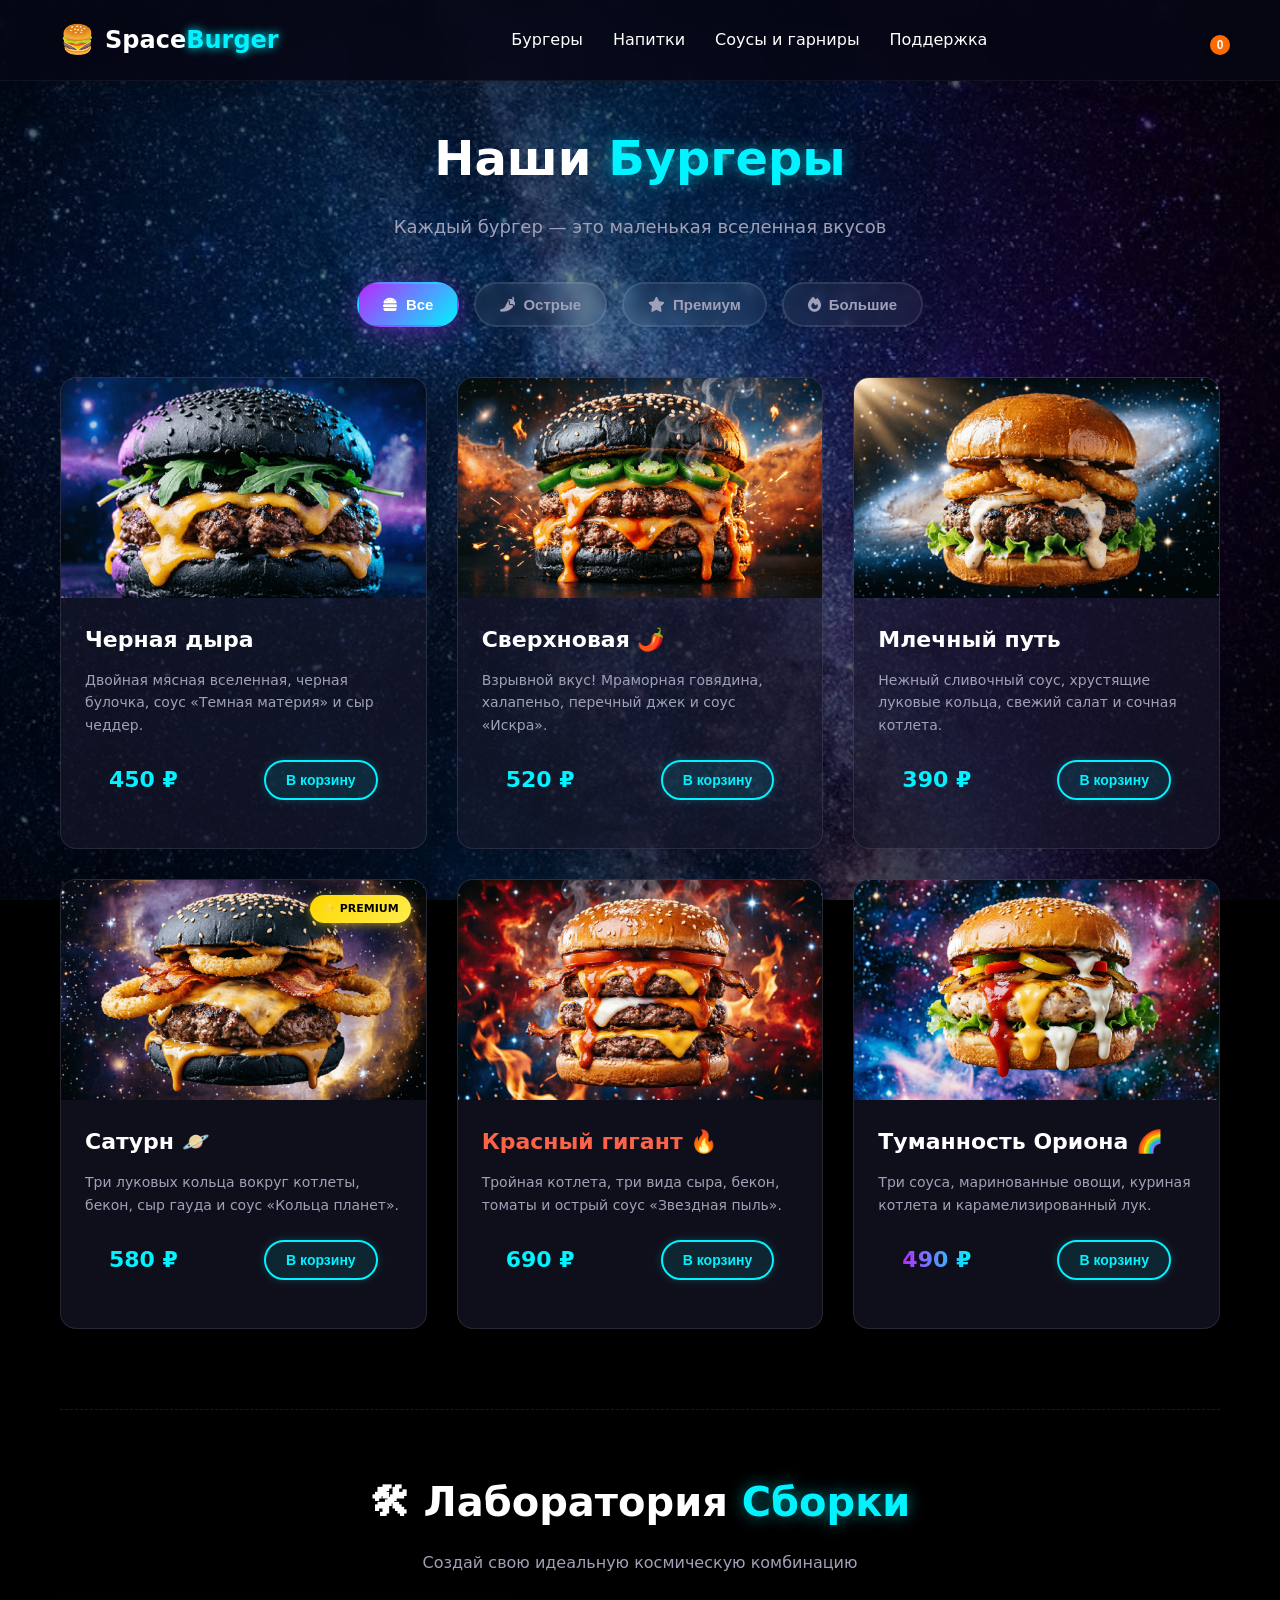
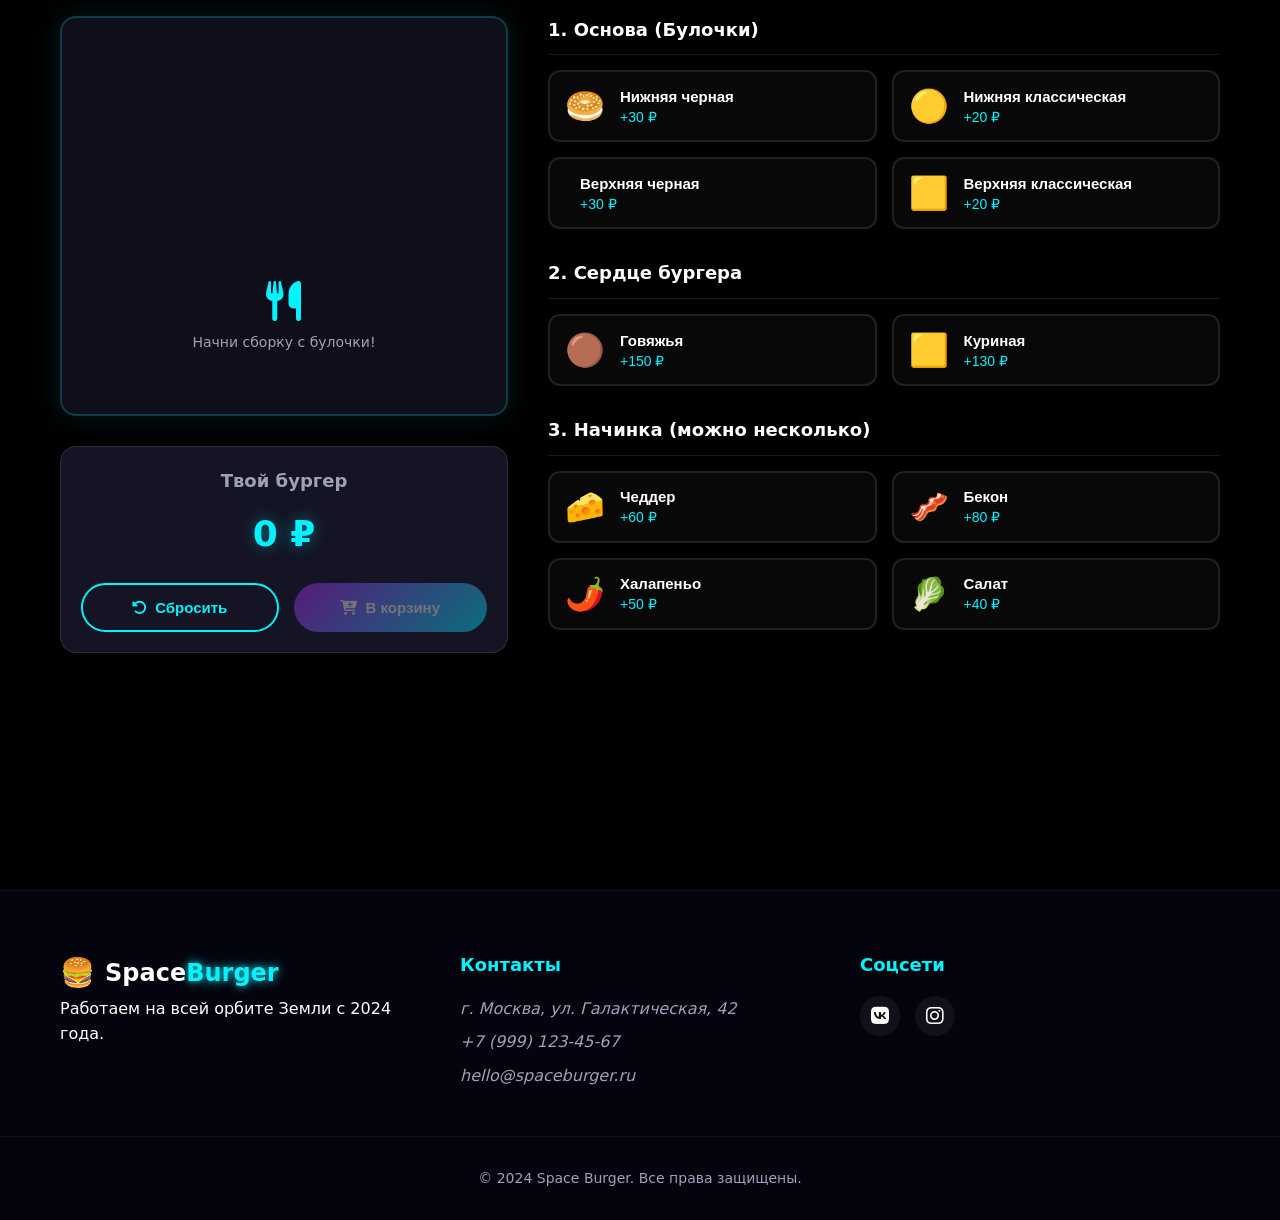
==== burgers.html @ e95f9a9c "Координально переделан index.html, добавлены страницы burgers , drinks , sauces and support , так же" ====
<!doctype html>
<html lang="ru">
  <head>
    <meta charset="UTF-8" />
    <meta name="viewport" content="width=device-width, initial-scale=1.0" />
    <title>Бургеры — Space Burger</title>
    <meta name="description" content="Космические бургеры Space Burger" />
    <link rel="stylesheet" href="css/style.css" />
    <link rel="stylesheet" href="css/menu-page.css" />
    <link
      rel="stylesheet"
      href="https://cdnjs.cloudflare.com/ajax/libs/font-awesome/6.5.1/css/all.min.css"
    />
  </head>
  <body class="page">
    <div class="space-bg" aria-hidden="true">
      <div class="space-bg__layer"></div>
    </div>

    <!-- Шапка -->
    <header class="header">
      <div class="container header__container">
        <a href="index.html" class="logo">
          <span class="logo__icon">🍔</span>
          <span class="logo__text"
            >Space<span class="logo__text--accent">Burger</span></span
          >
        </a>
        <nav class="nav header__nav" aria-label="Главная навигация">
          <ul class="nav__list">
            <li class="nav__item">
              <a href="burgers.html" class="nav__link nav__link--active"
                >Бургеры</a
              >
            </li>
            <li class="nav__item">
              <a href="drinks.html" class="nav__link">Напитки</a>
            </li>
            <li class="nav__item">
              <a href="sauces.html" class="nav__link">Соусы и гарниры</a>
            </li>
            <li class="nav__item">
              <a href="support.html" class="nav__link">Поддержка</a>
            </li>
          </ul>
        </nav>
<button class="btn-cart header__cart" aria-label="Открыть корзину">
  <span class="btn-cart__icon"></span>
  <span class="btn-cart__count">0</span>
</button>
        <button
          class="burger-btn header__burger"
          aria-label="Открыть меню"
          aria-expanded="false"
        >
          <span class="burger-btn__line"></span>
          <span class="burger-btn__line"></span>
          <span class="burger-btn__line"></span>
        </button>
      </div>
    </header>

    <!-- Основной контент -->
    <main class="main">
      <section class="menu-page">
        <div class="container menu-page__container">
          <h1 class="menu-page__title">
            Наши <span class="menu-page__title--accent">Бургеры</span>
          </h1>
          <p class="menu-page__subtitle">
            Каждый бургер — это маленькая вселенная вкусов
          </p>

          <!-- Фильтры -->
          <div class="menu-filters">
            <button
              class="menu-filters__btn menu-filters__btn--active"
              data-filter="all"
            >
              <i class="fa-solid fa-burger"></i> Все
            </button>
            <button class="menu-filters__btn" data-filter="spicy">
              <i class="fa-solid fa-pepper-hot"></i> Острые
            </button>
            <button class="menu-filters__btn" data-filter="premium">
              <i class="fa-solid fa-star"></i> Премиум
            </button>
            <button class="menu-filters__btn" data-filter="big">
              <i class="fa-solid fa-fire"></i> Большие
            </button>
          </div>

          <!-- Сетка бургеров -->
          <div class="menu__grid">
            <article class="menu-card" data-category="all">
              <img
                src="img/burger-blackhole-800.png"
                srcset="
                  img/burger-blackhole-400.png   400w,
                  img/burger-blackhole-800.png   800w,
                  img/burger-blackhole-1200.png 1200w
                "
                sizes="(max-width: 768px) 400px, (max-width: 1200px) 800px, 1200px"
                alt="Черная дыра"
                class="menu-card__img"
                loading="lazy"
              />
              <div class="menu-card__body">
                <h3 class="menu-card__title">Черная дыра</h3>
                <p class="menu-card__desc">
                  Двойная мясная вселенная, черная булочка, соус «Темная
                  материя» и сыр чеддер.
                </p>
                <div class="menu-card__footer">
                  <span class="menu-card__price">450 ₽</span>
                  <button
                    type="button"
                    class="btn btn--secondary menu-card__btn"
                    data-id="1"
                  >
                    В корзину
                  </button>
                </div>
              </div>
            </article>

            <article class="menu-card menu-card--spicy" data-category="spicy">
              <img
                src="img/burger-supernova-800.png"
                srcset="
                  img/burger-supernova-400.png   400w,
                  img/burger-supernova-800.png   800w,
                  img/burger-supernova-1200.png 1200w
                "
                sizes="(max-width: 768px) 400px, (max-width: 1200px) 800px, 1200px"
                alt="Сверхновая"
                class="menu-card__img"
                loading="lazy"
              />
              <div class="menu-card__body">
                <h3 class="menu-card__title">Сверхновая 🌶️</h3>
                <p class="menu-card__desc">
                  Взрывной вкус! Мраморная говядина, халапеньо, перечный джек и
                  соус «Искра».
                </p>
                <div class="menu-card__footer">
                  <span class="menu-card__price">520 ₽</span>
                  <button
                    type="button"
                    class="btn btn--secondary menu-card__btn"
                    data-id="2"
                  >
                    В корзину
                  </button>
                </div>
              </div>
            </article>

            <article class="menu-card" data-category="all">
              <img
                src="img/burger-milkyway-800.png"
                srcset="
                  img/burger-milkyway-400.png   400w,
                  img/burger-milkyway-800.png   800w,
                  img/burger-milkyway-1200.png 1200w
                "
                sizes="(max-width: 768px) 400px, (max-width: 1200px) 800px, 1200px"
                alt="Млечный путь"
                class="menu-card__img"
                loading="lazy"
              />
              <div class="menu-card__body">
                <h3 class="menu-card__title">Млечный путь</h3>
                <p class="menu-card__desc">
                  Нежный сливочный соус, хрустящие луковые кольца, свежий салат
                  и сочная котлета.
                </p>
                <div class="menu-card__footer">
                  <span class="menu-card__price">390 ₽</span>
                  <button
                    type="button"
                    class="btn btn--secondary menu-card__btn"
                    data-id="3"
                  >
                    В корзину
                  </button>
                </div>
              </div>
            </article>

            <article
              class="menu-card menu-card--premium"
              data-category="premium"
            >
              <img
                src="img/burger-saturn-800.png"
                srcset="
                  img/burger-saturn-400.png   400w,
                  img/burger-saturn-800.png   800w,
                  img/burger-saturn-1200.png 1200w
                "
                sizes="(max-width: 768px) 400px, (max-width: 1200px) 800px, 1200px"
                alt="Сатурн"
                class="menu-card__img"
                loading="lazy"
              />
              <div class="menu-card__body">
                <h3 class="menu-card__title">Сатурн 🪐</h3>
                <p class="menu-card__desc">
                  Три луковых кольца вокруг котлеты, бекон, сыр гауда и соус
                  «Кольца планет».
                </p>
                <div class="menu-card__footer">
                  <span class="menu-card__price">580 ₽</span>
                  <button
                    type="button"
                    class="btn btn--secondary menu-card__btn"
                    data-id="4"
                  >
                    В корзину
                  </button>
                </div>
              </div>
            </article>

            <article class="menu-card menu-card--big" data-category="big spicy">
              <img
                src="img/burger-redgiant-800.png"
                srcset="
                  img/burger-redgiant-400.png   400w,
                  img/burger-redgiant-800.png   800w,
                  img/burger-redgiant-1200.png 1200w
                "
                sizes="(max-width: 768px) 400px, (max-width: 1200px) 800px, 1200px"
                alt="Красный гигант"
                class="menu-card__img"
                loading="lazy"
              />
              <div class="menu-card__body">
                <h3 class="menu-card__title">Красный гигант 🔥</h3>
                <p class="menu-card__desc">
                  Тройная котлета, три вида сыра, бекон, томаты и острый соус
                  «Звездная пыль».
                </p>
                <div class="menu-card__footer">
                  <span class="menu-card__price">690 ₽</span>
                  <button
                    type="button"
                    class="btn btn--secondary menu-card__btn"
                    data-id="5"
                  >
                    В корзину
                  </button>
                </div>
              </div>
            </article>

            <article class="menu-card menu-card--colorful" data-category="all">
              <img
                src="img/burger-nebula-800.png"
                srcset="
                  img/burger-nebula-400.png   400w,
                  img/burger-nebula-800.png   800w,
                  img/burger-nebula-1200.png 1200w
                "
                sizes="(max-width: 768px) 400px, (max-width: 1200px) 800px, 1200px"
                alt="Туманность"
                class="menu-card__img"
                loading="lazy"
              />
              <div class="menu-card__body">
                <h3 class="menu-card__title">Туманность Ориона 🌈</h3>
                <p class="menu-card__desc">
                  Три соуса, маринованные овощи, куриная котлета и
                  карамелизированный лук.
                </p>
                <div class="menu-card__footer">
                  <span class="menu-card__price">490 ₽</span>
                  <button
                    type="button"
                    class="btn btn--secondary menu-card__btn"
                    data-id="6"
                  >
                    В корзину
                  </button>
                </div>
              </div>
            </article>
          </div>

          <!-- Конструктор бургера -->
          <div class="builder">
            <h2 class="builder__title">
              🛠 Лаборатория <span class="builder__title--accent">Сборки</span>
            </h2>
            <p class="builder__subtitle">
              Создай свою идеальную космическую комбинацию
            </p>

            <div class="builder__workspace">
              <div class="builder__visual">
                <div class="builder__plate">
                  <div class="builder__stack" id="burgerStack">
                    <div class="builder__empty-state">
                      <i class="fa-solid fa-utensils"></i>
                      <p>Начни сборку с булочки!</p>
                    </div>
                  </div>
                </div>
                <div class="builder__summary">
                  <h3 class="builder__total-name">Твой бургер</h3>
                  <div class="builder__total-price" id="builderPrice">0 ₽</div>
                  <div class="builder__actions">
                    <button
                      class="btn btn--secondary builder__btn-reset"
                      id="resetBuilder"
                    >
                      <i class="fa-solid fa-rotate-left"></i> Сбросить
                    </button>
                    <button
                      class="btn btn--primary builder__btn-add"
                      id="addCustomToCart"
                      disabled
                    >
                      <i class="fa-solid fa-cart-plus"></i> В корзину
                    </button>
                  </div>
                </div>
              </div>

              <div class="builder__controls">
                <div class="builder__category">
                  <h4 class="builder__category-title">1. Основа (Булочки)</h4>
                  <div class="builder__options">
                    <button
                      class="builder__option"
                      data-type="bun-bottom"
                      data-name="Нижняя черная булка"
                      data-price="30"
                      data-visual=""
                    >
                      <span class="builder__option-visual">🥯</span>
                      <span class="builder__option-info">
                        <span class="builder__option-name">Нижняя черная</span>
                        <span class="builder__option-price">+30 ₽</span>
                      </span>
                    </button>
                    <button
                      class="builder__option"
                      data-type="bun-bottom"
                      data-name="Нижняя классическая"
                      data-price="20"
                      data-visual="🟡"
                    >
                      <span class="builder__option-visual">🟡</span>
                      <span class="builder__option-info">
                        <span class="builder__option-name"
                          >Нижняя классическая</span
                        >
                        <span class="builder__option-price">+20 ₽</span>
                      </span>
                    </button>
                    <button
                      class="builder__option"
                      data-type="bun-top"
                      data-name="Верхняя черная булка"
                      data-price="30"
                      data-visual="⬛"
                    >
                      <span class="builder__option-visual"></span>
                      <span class="builder__option-info">
                        <span class="builder__option-name">Верхняя черная</span>
                        <span class="builder__option-price">+30 ₽</span>
                      </span>
                    </button>
                    <button
                      class="builder__option"
                      data-type="bun-top"
                      data-name="Верхняя классическая"
                      data-price="20"
                      data-visual="🟨"
                    >
                      <span class="builder__option-visual">🟨</span>
                      <span class="builder__option-info">
                        <span class="builder__option-name"
                          >Верхняя классическая</span
                        >
                        <span class="builder__option-price">+20 ₽</span>
                      </span>
                    </button>
                  </div>
                </div>

                <div class="builder__category">
                  <h4 class="builder__category-title">2. Сердце бургера</h4>
                  <div class="builder__options">
                    <button
                      class="builder__option"
                      data-type="patty"
                      data-name="Говяжья котлета"
                      data-price="150"
                      data-visual=""
                    >
                      <span class="builder__option-visual">🟤</span>
                      <span class="builder__option-info">
                        <span class="builder__option-name">Говяжья</span>
                        <span class="builder__option-price">+150 ₽</span>
                      </span>
                    </button>
                    <button
                      class="builder__option"
                      data-type="patty"
                      data-name="Куриная котлета"
                      data-price="130"
                      data-visual="🟨"
                    >
                      <span class="builder__option-visual">🟨</span>
                      <span class="builder__option-info">
                        <span class="builder__option-name">Куриная</span>
                        <span class="builder__option-price">+130 ₽</span>
                      </span>
                    </button>
                  </div>
                </div>

                <div class="builder__category">
                  <h4 class="builder__category-title">
                    3. Начинка (можно несколько)
                  </h4>
                  <div class="builder__options">
                    <button
                      class="builder__option"
                      data-type="topping"
                      data-name="Сыр Чеддер"
                      data-price="60"
                      data-visual="🧀"
                    >
                      <span class="builder__option-visual">🧀</span>
                      <span class="builder__option-info">
                        <span class="builder__option-name">Чеддер</span>
                        <span class="builder__option-price">+60 ₽</span>
                      </span>
                    </button>
                    <button
                      class="builder__option"
                      data-type="topping"
                      data-name="Бекон"
                      data-price="80"
                      data-visual=""
                    >
                      <span class="builder__option-visual">🥓</span>
                      <span class="builder__option-info">
                        <span class="builder__option-name">Бекон</span>
                        <span class="builder__option-price">+80 ₽</span>
                      </span>
                    </button>
                    <button
                      class="builder__option"
                      data-type="topping"
                      data-name="Халапеньо"
                      data-price="50"
                      data-visual="🌶️"
                    >
                      <span class="builder__option-visual">🌶️</span>
                      <span class="builder__option-info">
                        <span class="builder__option-name">Халапеньо</span>
                        <span class="builder__option-price">+50 ₽</span>
                      </span>
                    </button>
                    <button
                      class="builder__option"
                      data-type="topping"
                      data-name="Свежий салат"
                      data-price="40"
                      data-visual=""
                    >
                      <span class="builder__option-visual">🥬</span>
                      <span class="builder__option-info">
                        <span class="builder__option-name">Салат</span>
                        <span class="builder__option-price">+40 ₽</span>
                      </span>
                    </button>
                  </div>
                </div>
              </div>
            </div>
          </div>
        </div>
      </section>
    </main>

    <!-- Footer -->
    <footer class="footer">
      <div class="container footer__container">
        <div class="footer__col">
          <a href="index.html" class="logo">
            <span class="logo__icon">🍔</span>
            <span class="logo__text"
              >Space<span class="logo__text--accent">Burger</span></span
            >
          </a>
          <p class="footer__desc">Работаем на всей орбите Земли с 2024 года.</p>
        </div>
        <div class="footer__col">
          <h4 class="footer__col-title">Контакты</h4>
          <address class="footer__address">
            <p>г. Москва, ул. Галактическая, 42</p>
            <a href="tel:+79991234567" class="footer__link"
              >+7 (999) 123-45-67</a
            >
            <a href="mailto:hello@spaceburger.ru" class="footer__link"
              >hello@spaceburger.ru</a
            >
          </address>
        </div>
        <div class="footer__col">
          <h4 class="footer__col-title">Соцсети</h4>
          <div class="socials">
            <a
              href="https://vk.com/spaceburger"
              target="_blank"
              rel="noopener noreferrer"
              class="socials__link"
              aria-label="VK"
            >
              <i class="fa-brands fa-vk"></i>
            </a>
            <a
              href="https://instagram.com/spaceburger"
              target="_blank"
              rel="noopener noreferrer"
              class="socials__link"
              aria-label="Instagram"
            >
              <i class="fa-brands fa-instagram"></i>
            </a>

            </a>
          </div>
        </div>
      </div>
      <div class="footer__bottom">
        <p>&copy; 2024 Space Burger. Все права защищены.</p>
      </div>
    </footer>

    <!-- Модалка корзины -->
    <div class="cart-modal" id="cartModal" aria-hidden="true">
      <div class="cart-modal__overlay"></div>
      <div class="cart-modal__content">
        <button class="cart-modal__close" aria-label="Закрыть">
          <i class="fa-solid fa-xmark"></i>
        </button>
        <h2 class="cart-modal__title">Твоя корзина</h2>
        <div class="cart-modal__items" id="cartItems">
          <div class="cart-modal__empty">
            <i class="fa-solid fa-cart-shopping cart-modal__empty-icon"></i>
            <p>Корзина пуста</p>
            <p class="cart-modal__empty-text">Добавь бургеры из меню!</p>
          </div>
        </div>
        <div class="cart-modal__footer" id="cartFooter" style="display: none">
          <div class="cart-modal__total">
            <span class="cart-modal__total-label">Итого:</span>
            <span class="cart-modal__total-price" id="cartTotal">0 ₽</span>
          </div>
          <div class="cart-modal__actions">
            <button class="btn btn--danger cart-modal__clear" id="clearCartBtn">
              <i class="fa-solid fa-trash"></i> Очистить
            </button>
            <button class="btn btn--primary cart-modal__checkout">
              Оформить заказ
            </button>
          </div>
        </div>
      </div>
    </div>

    <div id="toast-container" class="toast-container" aria-live="polite"></div>
    <!-- Модальное окно подтверждения очистки -->
<div class="confirm-modal" id="confirmModal" aria-hidden="true">
  <div class="confirm-modal__overlay"></div>
  <div class="confirm-modal__content">
    <div class="confirm-modal__icon"><i class="fa-solid fa-triangle-exclamation"></i></div>
    <h3 class="confirm-modal__title">Очистить корзину?</h3>
    <p class="confirm-modal__text">Все товары будут удалены. Это действие нельзя отменить.</p>
    <div class="confirm-modal__actions">
      <button class="btn btn--secondary confirm-modal__cancel" id="confirmCancelBtn">Отмена</button>
      <button class="btn btn--danger confirm-modal__confirm" id="confirmOkBtn">
        <i class="fa-solid fa-trash"></i> Очистить
      </button>
    </div>
  </div>
</div>

    <script type="module" src="js/burgers-page.js"></script>
  </body>
</html>
---- css/style.css ----
/* === ГЛАВНЫЙ ФАЙЛ СТИЛЕЙ === */
/* Подключение модулей в правильном порядке */

@import url("variables.css");
@import url("reset.css");
@import url("base.css");
@import url("buttons.css");
@import url("header.css");
@import url("hero.css");
@import url("menu.css");
@import url("sputniki.css");
@import url("napitki.css");
@import url("builder.css");
@import url("about.css");
@import url("reviews.css");
@import url("delivery.css");
@import url("footer.css");
@import url("modals.css");
@import url("toast.css");
@import url("responsive.css");
@import url("home.css");
---- css/menu-page.css ----
/* === СТРАНИЦЫ МЕНЮ === */
.menu-page {
  padding: 120px 0 80px;
  min-height: 100vh;
}

.menu-page__container {
  max-width: 1200px;
}

.menu-page__title {
  font-size: clamp(32px, 5vw, 48px);
  font-weight: 800;
  text-align: center;
  margin-bottom: 16px;
}

.menu-page__title--accent {
  color: var(--neon-blue);
  text-shadow: 0 0 15px rgba(0, 243, 255, 0.5);
}

.menu-page__subtitle {
  text-align: center;
  color: var(--text-muted);
  margin-bottom: 40px;
  font-size: 18px;
}

/* === КОНСТРУКТОР НА СТРАНИЦЕ БУРГЕРОВ === */
.builder {
  margin-top: 80px;
  padding-top: 60px;
  border-top: 1px dashed rgba(255, 255, 255, 0.1);
}

.builder__title {
  font-size: clamp(28px, 4vw, 40px);
  font-weight: 800;
  text-align: center;
  margin-bottom: 16px;
}

.builder__title--accent {
  color: var(--neon-blue);
  text-shadow: 0 0 15px rgba(0, 243, 255, 0.5);
}

.builder__subtitle {
  text-align: center;
  color: var(--text-muted);
  margin-bottom: 40px;
  font-size: 16px;
}

.builder__empty-state i {
  font-size: 40px;
  display: block;
  margin-bottom: 10px;
  color: var(--neon-blue);
}

.builder__option-visual i {
  font-size: 32px;
}

.builder__btn-reset i,
.builder__btn-add i {
  margin-right: 8px;
}

/* Адаптивность */
@media (max-width: 768px) {
  .menu-page {
    padding: 100px 0 60px;
  }

  .builder {
    margin-top: 60px;
    padding-top: 40px;
  }
}
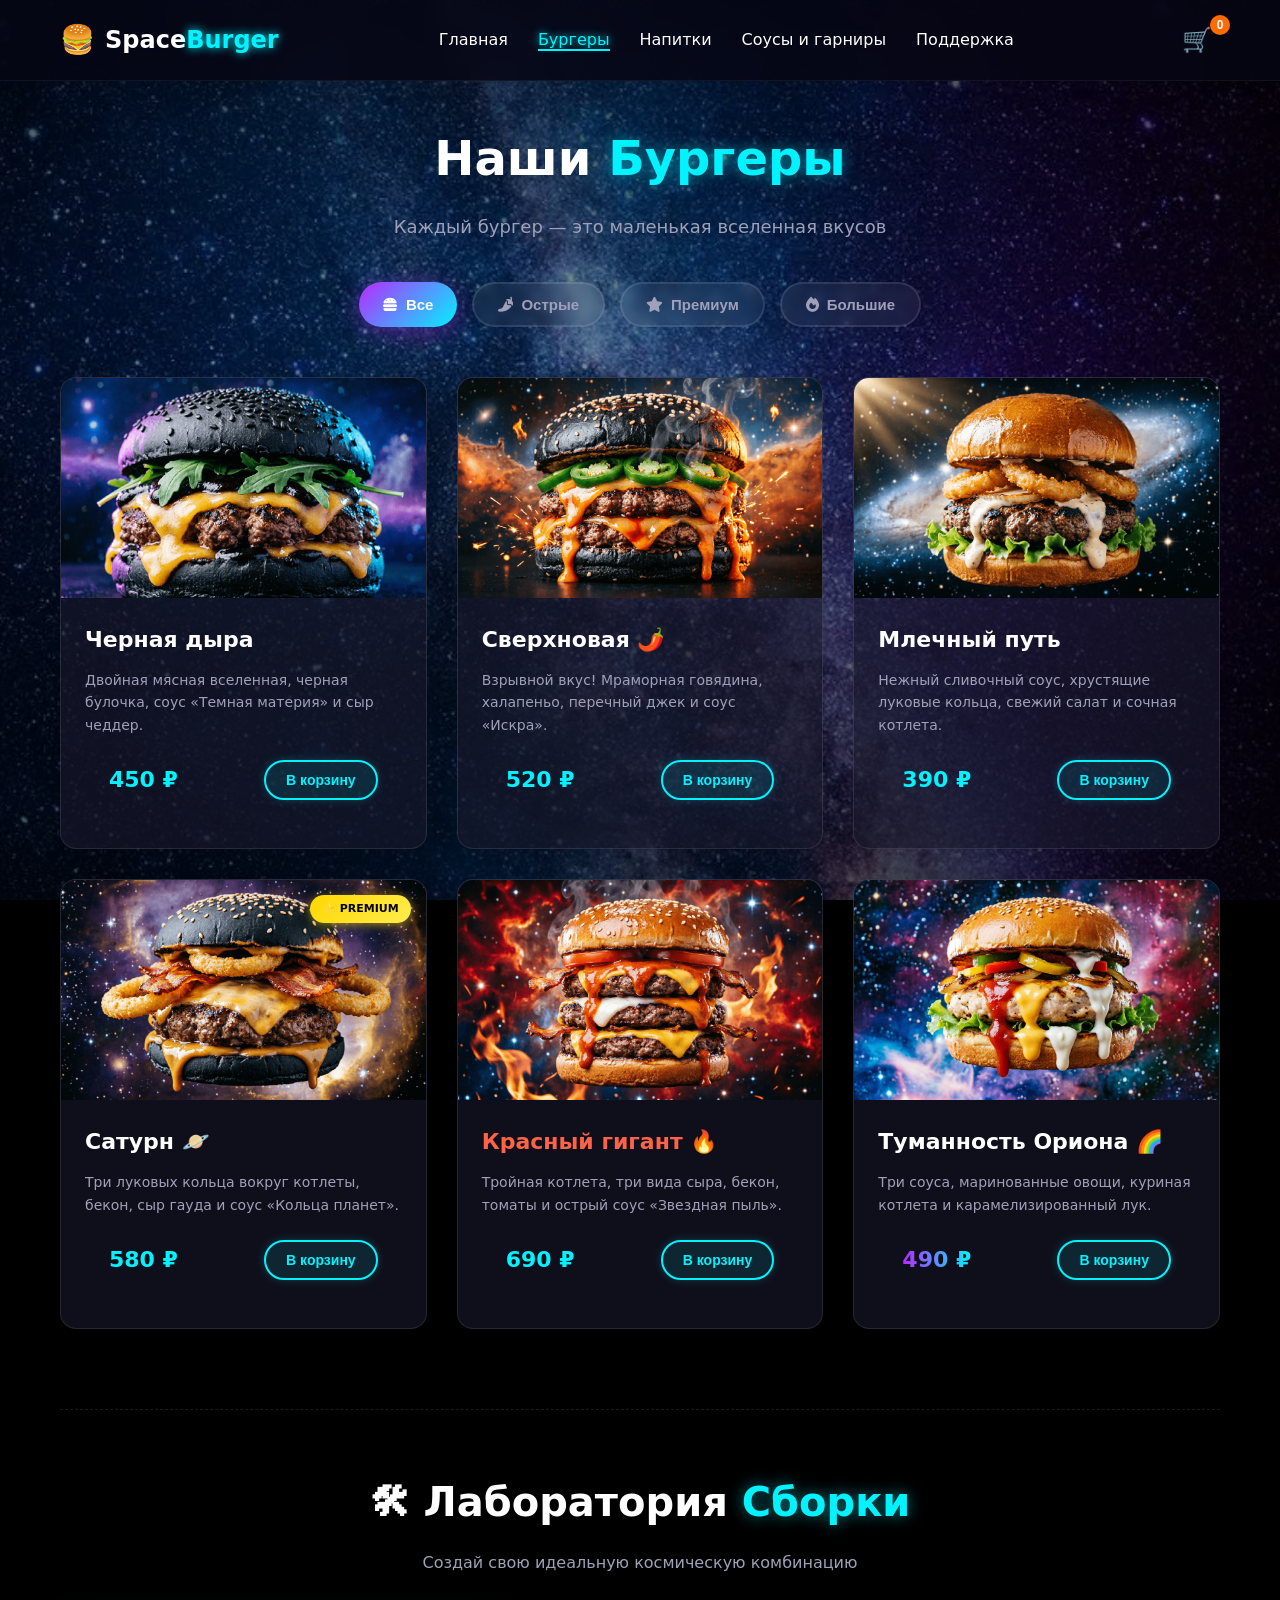
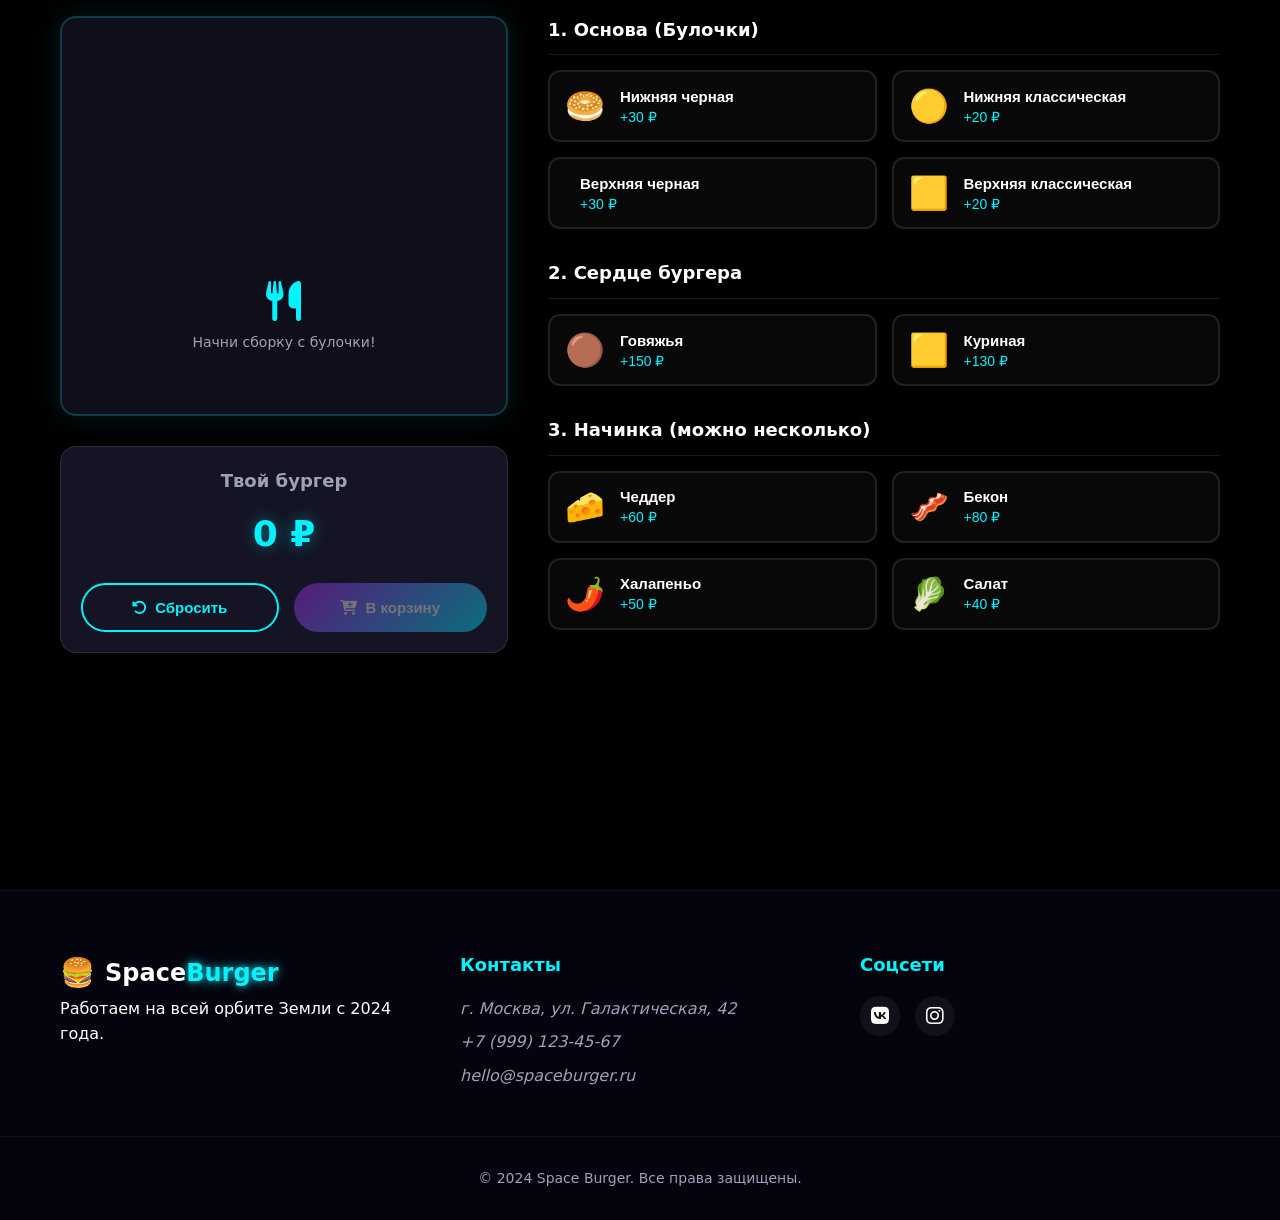
==== commit 3c0dafaa: "Поменял название изображения , поменял логику осистки корзины, поменял логику добавления в корзину, " ====
--- a/burgers.html
+++ b/burgers.html
@@ -26,28 +26,29 @@
             >Space<span class="logo__text--accent">Burger</span></span
           >
         </a>
-        <nav class="nav header__nav" aria-label="Главная навигация">
-          <ul class="nav__list">
-            <li class="nav__item">
-              <a href="burgers.html" class="nav__link nav__link--active"
-                >Бургеры</a
-              >
-            </li>
-            <li class="nav__item">
-              <a href="drinks.html" class="nav__link">Напитки</a>
-            </li>
-            <li class="nav__item">
-              <a href="sauces.html" class="nav__link">Соусы и гарниры</a>
-            </li>
-            <li class="nav__item">
-              <a href="support.html" class="nav__link">Поддержка</a>
-            </li>
-          </ul>
-        </nav>
-<button class="btn-cart header__cart" aria-label="Открыть корзину">
-  <span class="btn-cart__icon"></span>
-  <span class="btn-cart__count">0</span>
-</button>
+        <ul class="nav__list">
+          <li class="nav__item">
+            <a href="index.html" class="nav__link">Главная</a>
+          </li>
+          <li class="nav__item">
+            <a href="burgers.html" class="nav__link nav__link--active"
+              >Бургеры</a
+            >
+          </li>
+          <li class="nav__item">
+            <a href="drinks.html" class="nav__link">Напитки</a>
+          </li>
+          <li class="nav__item">
+            <a href="sauces.html" class="nav__link">Соусы и гарниры</a>
+          </li>
+          <li class="nav__item">
+            <a href="support.html" class="nav__link">Поддержка</a>
+          </li>
+        </ul>
+        <button class="btn-cart header__cart" aria-label="Открыть корзину">
+          <span class="btn-cart__icon">🛒</span>
+          <span class="btn-cart__count">0</span>
+        </button>
         <button
           class="burger-btn header__burger"
           aria-label="Открыть меню"
@@ -534,8 +535,6 @@
             >
               <i class="fa-brands fa-instagram"></i>
             </a>
-
-            </a>
           </div>
         </div>
       </div>
@@ -578,20 +577,32 @@
 
     <div id="toast-container" class="toast-container" aria-live="polite"></div>
     <!-- Модальное окно подтверждения очистки -->
-<div class="confirm-modal" id="confirmModal" aria-hidden="true">
-  <div class="confirm-modal__overlay"></div>
-  <div class="confirm-modal__content">
-    <div class="confirm-modal__icon"><i class="fa-solid fa-triangle-exclamation"></i></div>
-    <h3 class="confirm-modal__title">Очистить корзину?</h3>
-    <p class="confirm-modal__text">Все товары будут удалены. Это действие нельзя отменить.</p>
-    <div class="confirm-modal__actions">
-      <button class="btn btn--secondary confirm-modal__cancel" id="confirmCancelBtn">Отмена</button>
-      <button class="btn btn--danger confirm-modal__confirm" id="confirmOkBtn">
-        <i class="fa-solid fa-trash"></i> Очистить
-      </button>
+    <div class="confirm-modal" id="confirmModal" aria-hidden="true">
+      <div class="confirm-modal__overlay"></div>
+      <div class="confirm-modal__content">
+        <div class="confirm-modal__icon">
+          <i class="fa-solid fa-triangle-exclamation"></i>
+        </div>
+        <h3 class="confirm-modal__title">Очистить корзину?</h3>
+        <p class="confirm-modal__text">
+          Все товары будут удалены. Это действие нельзя отменить.
+        </p>
+        <div class="confirm-modal__actions">
+          <button
+            class="btn btn--secondary confirm-modal__cancel"
+            id="confirmCancelBtn"
+          >
+            Отмена
+          </button>
+          <button
+            class="btn btn--danger confirm-modal__confirm"
+            id="confirmOkBtn"
+          >
+            <i class="fa-solid fa-trash"></i> Очистить
+          </button>
+        </div>
+      </div>
     </div>
-  </div>
-</div>
 
     <script type="module" src="js/burgers-page.js"></script>
   </body>
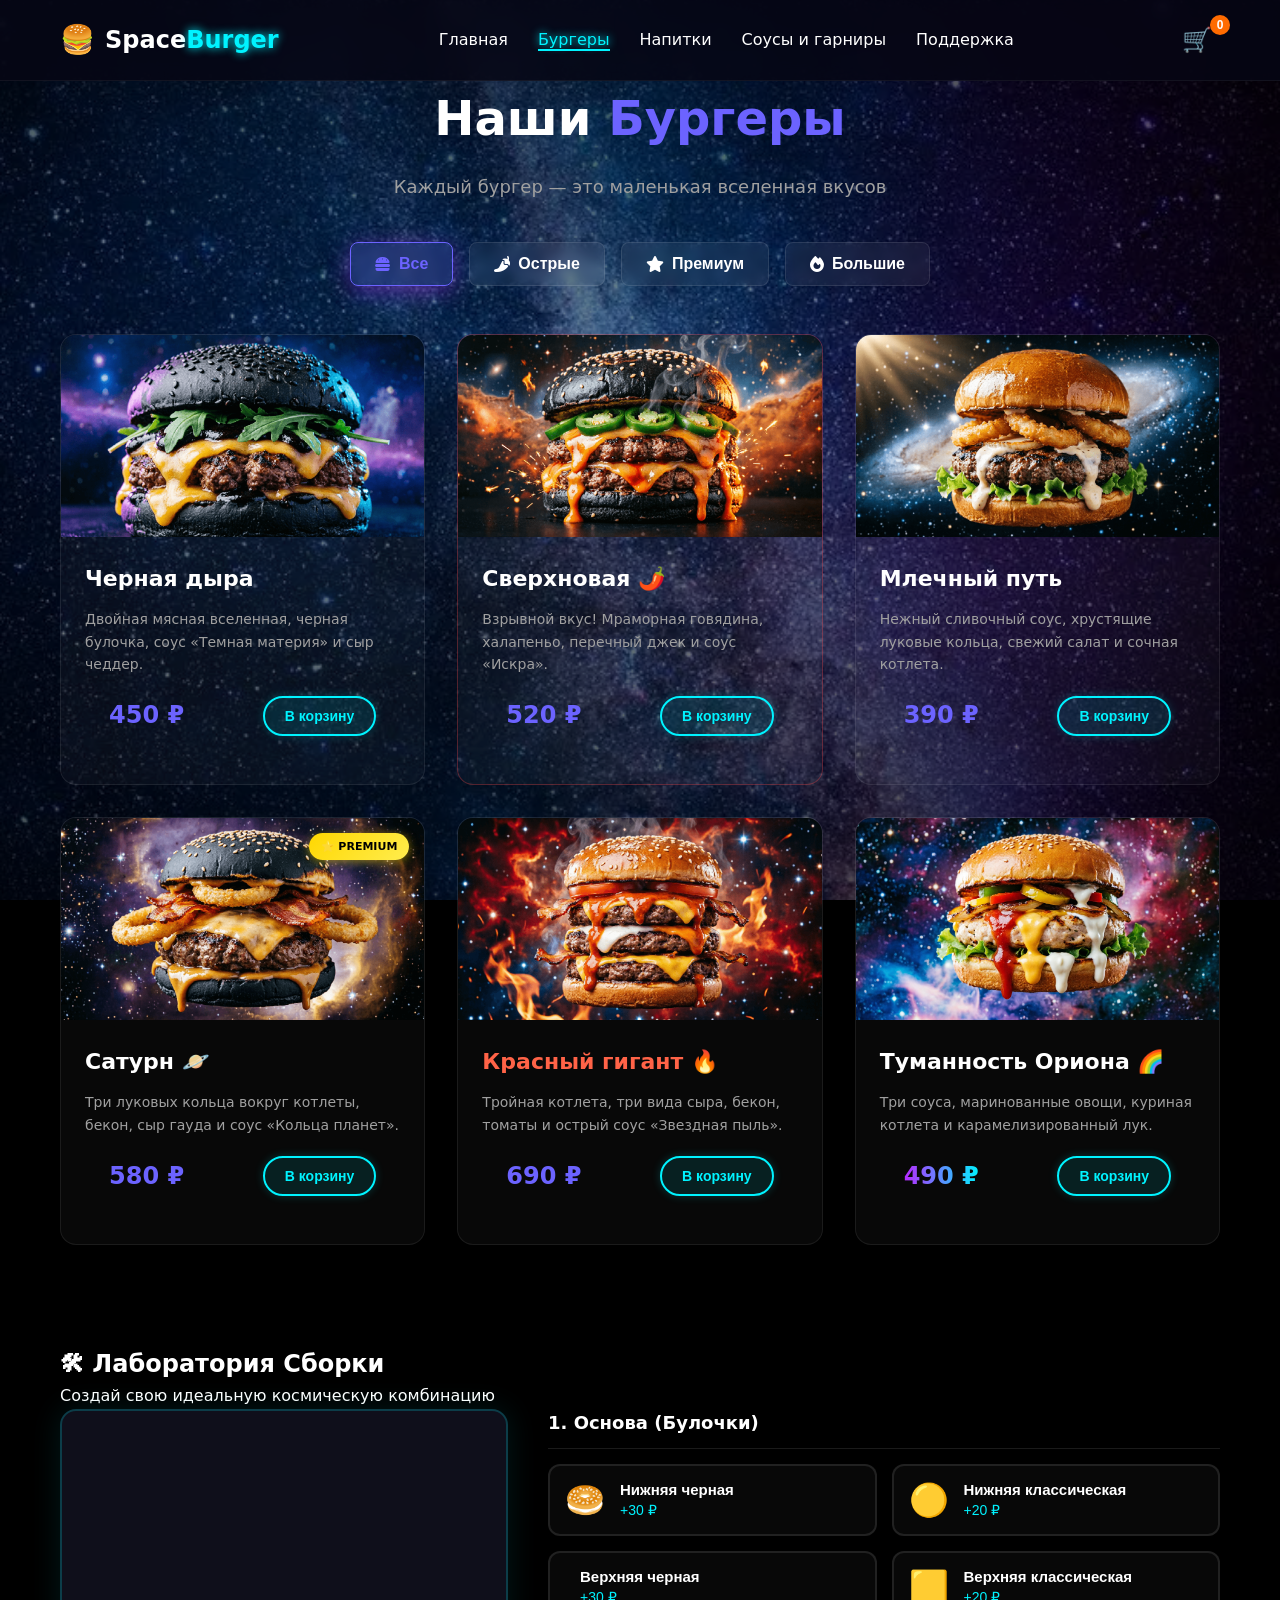
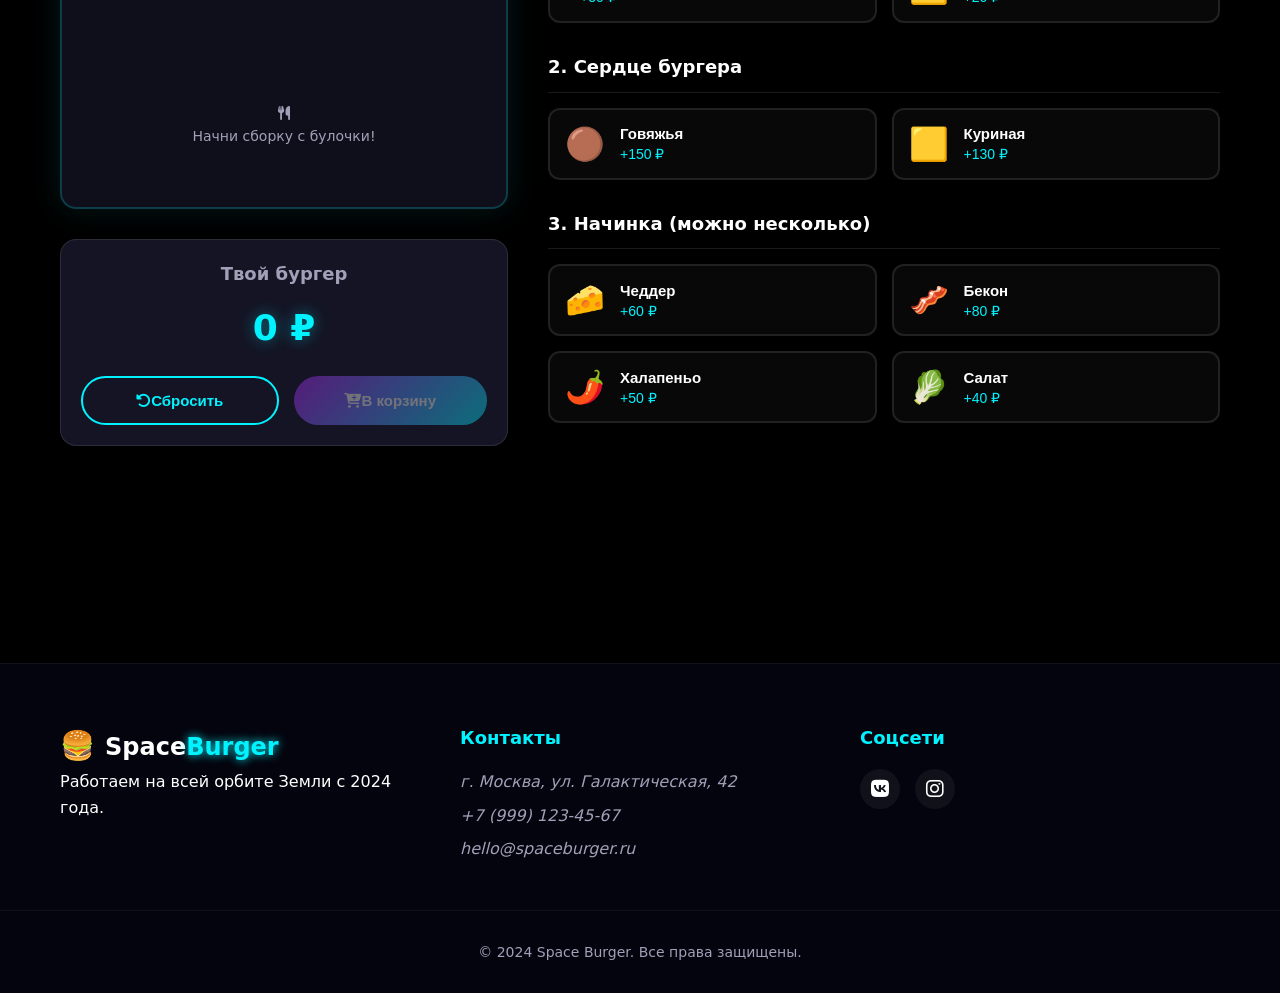
==== commit 77948cf2: "Исправил баг с формой отправки , добавил бота тг" ====
--- a/burgers.html
+++ b/burgers.html
@@ -13,7 +13,7 @@
     />
   </head>
   <body class="page">
-    <div class="space-bg" aria-hidden="true">
+    <div class="space-bg">
       <div class="space-bg__layer"></div>
     </div>
 
@@ -544,7 +544,7 @@
     </footer>
 
     <!-- Модалка корзины -->
-    <div class="cart-modal" id="cartModal" aria-hidden="true">
+    <div class="cart-modal" id="cartModal">
       <div class="cart-modal__overlay"></div>
       <div class="cart-modal__content">
         <button class="cart-modal__close" aria-label="Закрыть">
@@ -577,7 +577,7 @@
 
     <div id="toast-container" class="toast-container" aria-live="polite"></div>
     <!-- Модальное окно подтверждения очистки -->
-    <div class="confirm-modal" id="confirmModal" aria-hidden="true">
+    <div class="confirm-modal" id="confirmModal">
       <div class="confirm-modal__overlay"></div>
       <div class="confirm-modal__content">
         <div class="confirm-modal__icon">
@@ -603,7 +603,120 @@
         </div>
       </div>
     </div>
-
+    <!-- МОДАЛКА ОФОРМЛЕНИЯ ЗАКАЗА -->
+    <div class="checkout-modal" id="checkoutModal">
+      <div class="checkout-modal__overlay"></div>
+      <div class="checkout-modal__content">
+        <button
+          class="checkout-modal__close"
+          aria-label="Закрыть"
+          type="button"
+        >
+          <i class="fa-solid fa-xmark"></i>
+        </button>
+        <h2 class="checkout-modal__title">Оформление заказа</h2>
+        <p class="checkout-modal__subtitle">Заполни данные для доставки</p>
+
+        <form class="checkout-form" id="checkoutForm" novalidate>
+          <div class="checkout-form__group">
+            <label class="checkout-form__label" for="name">
+              <i class="fa-solid fa-user checkout-form__icon"></i> Имя
+            </label>
+            <input
+              type="text"
+              id="name"
+              class="checkout-form__input"
+              placeholder="Как к вам обращаться?"
+              required
+            />
+            <span class="checkout-form__error" id="nameError"
+              >Введите корректное имя</span
+            >
+          </div>
+          <div class="checkout-form__group">
+            <label class="checkout-form__label" for="phone">
+              <i class="fa-solid fa-phone checkout-form__icon"></i> Телефон
+            </label>
+            <input
+              type="tel"
+              id="phone"
+              class="checkout-form__input"
+              placeholder="+7 (999) 123-45-67"
+              required
+            />
+            <span class="checkout-form__error" id="phoneError"
+              >Формат: +7 (999) 123-45-67</span
+            >
+          </div>
+          <div class="checkout-form__group">
+            <label class="checkout-form__label" for="address">
+              <i class="fa-solid fa-location-dot checkout-form__icon"></i> Адрес
+            </label>
+            <input
+              type="text"
+              id="address"
+              class="checkout-form__input"
+              placeholder="Улица, дом, квартира"
+              required
+            />
+            <span class="checkout-form__error" id="addressError"
+              >Введите полный адрес</span
+            >
+          </div>
+          <div class="checkout-form__group">
+            <label class="checkout-form__label" for="comment">
+              <i class="fa-solid fa-comment checkout-form__icon"></i>
+              Комментарий
+              <span class="checkout-form__optional">(необязательно)</span>
+            </label>
+            <textarea
+              id="comment"
+              class="checkout-form__input checkout-form__textarea"
+              placeholder="Пожелания к заказу"
+              rows="3"
+            ></textarea>
+          </div>
+          <div class="checkout-form__summary">
+            <div class="checkout-form__total">
+              <span>Итого:</span>
+              <span class="checkout-form__total-price" id="checkoutTotal"
+                >0 ₽</span
+              >
+            </div>
+          </div>
+          <button type="submit" class="btn btn--primary checkout-form__submit">
+            <span class="checkout-form__submit-text"
+              ><i class="fa-solid fa-rocket"></i> Отправить</span
+            >
+            <span class="checkout-form__submit-loading" style="display: none"
+              ><span class="spinner"></span> Отправляем...</span
+            >
+          </button>
+        </form>
+
+        <!-- Экран успеха -->
+        <div
+          class="checkout-success"
+          id="checkoutSuccess"
+          style="display: none"
+        >
+          <div class="checkout-success__content">
+            <div class="checkout-success__rocket">🚀</div>
+            <h3 class="checkout-success__title">Заказ принят!</h3>
+            <p class="checkout-success__text">
+              Бургер летит к вам!<br />Свяжемся через 5 минут.
+            </p>
+            <button
+              class="btn btn--primary checkout-success__btn"
+              id="successCloseBtn"
+              type="button"
+            >
+              Отлично!
+            </button>
+          </div>
+        </div>
+      </div>
+    </div>
     <script type="module" src="js/burgers-page.js"></script>
   </body>
 </html>
--- a/css/menu-page.css
+++ b/css/menu-page.css
@@ -1,82 +1,199 @@
-/* === СТРАНИЦЫ МЕНЮ === */
+/* === СТРАНИЦА МЕНЮ === */
 .menu-page {
-  padding: 120px 0 80px;
-  min-height: 100vh;
+  padding: 80px 0 60px;
 }
 
 .menu-page__container {
   max-width: 1200px;
+  margin: 0 auto;
 }
 
 .menu-page__title {
-  font-size: clamp(32px, 5vw, 48px);
-  font-weight: 800;
+  font-size: 48px;
+  font-weight: 700;
   text-align: center;
   margin-bottom: 16px;
+  color: #fff;
 }
 
 .menu-page__title--accent {
-  color: var(--neon-blue);
-  text-shadow: 0 0 15px rgba(0, 243, 255, 0.5);
+  color: #6c63ff;
 }
 
 .menu-page__subtitle {
+  font-size: 18px;
+  color: #a0a0a0;
   text-align: center;
-  color: var(--text-muted);
   margin-bottom: 40px;
-  font-size: 18px;
 }
 
-/* === КОНСТРУКТОР НА СТРАНИЦЕ БУРГЕРОВ === */
-.builder {
-  margin-top: 80px;
-  padding-top: 60px;
-  border-top: 1px dashed rgba(255, 255, 255, 0.1);
+/* === ФИЛЬТРЫ === */
+.menu-filters {
+  display: flex;
+  justify-content: center;
+  gap: 16px;
+  margin-bottom: 48px;
+  flex-wrap: wrap;
 }
 
-.builder__title {
-  font-size: clamp(28px, 4vw, 40px);
-  font-weight: 800;
-  text-align: center;
-  margin-bottom: 16px;
+.menu-filters__btn {
+  padding: 12px 24px;
+  background: rgba(255, 255, 255, 0.05);
+  border: 1px solid rgba(255, 255, 255, 0.1);
+  border-radius: 8px;
+  color: #fff;
+  font-size: 16px;
+  cursor: pointer;
+  transition: all 0.3s;
+  display: flex;
+  align-items: center;
+  gap: 8px;
 }
 
-.builder__title--accent {
-  color: var(--neon-blue);
-  text-shadow: 0 0 15px rgba(0, 243, 255, 0.5);
+.menu-filters__btn:hover {
+  background: rgba(255, 255, 255, 0.1);
+  border-color: rgba(255, 255, 255, 0.2);
 }
 
-.builder__subtitle {
-  text-align: center;
-  color: var(--text-muted);
-  margin-bottom: 40px;
-  font-size: 16px;
+.menu-filters__btn--active {
+  background: rgba(108, 99, 255, 0.2);
+  border-color: #6c63ff;
+  color: #6c63ff;
 }
 
-.builder__empty-state i {
-  font-size: 40px;
-  display: block;
-  margin-bottom: 10px;
-  color: var(--neon-blue);
+/* === СЕТКА МЕНЮ === */
+.menu__grid {
+  display: grid;
+  grid-template-columns: repeat(auto-fill, minmax(320px, 1fr));
+  gap: 32px;
 }
 
-.builder__option-visual i {
-  font-size: 32px;
+/* === КАРТОЧКА ТОВАРА === */
+.menu-card {
+  background: rgba(255, 255, 255, 0.03);
+  border: 1px solid rgba(255, 255, 255, 0.08);
+  border-radius: 16px;
+  overflow: hidden;
+  transition: all 0.3s;
 }
 
-.builder__btn-reset i,
-.builder__btn-add i {
-  margin-right: 8px;
+.menu-card:hover {
+  transform: translateY(-8px);
+  border-color: rgba(108, 99, 255, 0.3);
+  box-shadow: 0 20px 40px rgba(0, 0, 0, 0.3);
 }
 
-/* Адаптивность */
+.menu-card--spicy {
+  border-color: rgba(255, 68, 68, 0.3);
+}
+
+.menu-card--spicy:hover {
+  border-color: rgba(255, 68, 68, 0.6);
+}
+
+/* Модификаторы для разных категорий */
+.menu-card--side .menu-card__img-wrapper,
+.menu-card--sauce .menu-card__img-wrapper,
+.menu-card--drink .menu-card__img-wrapper {
+  height: 220px;
+}
+
+.menu-card--side .menu-card__img,
+.menu-card--sauce .menu-card__img,
+.menu-card--drink .menu-card__img {
+  object-fit: contain;
+  padding: 20px;
+}
+
+.menu-card__img-wrapper {
+  height: 260px;
+  overflow: hidden;
+  background: rgba(255, 255, 255, 0.02);
+  display: flex;
+  align-items: center;
+  justify-content: center;
+}
+
+.menu-card__img {
+  width: 100%;
+  height: 100%;
+  object-fit: cover;
+  transition: transform 0.3s;
+}
+
+.menu-card:hover .menu-card__img {
+  transform: scale(1.05);
+}
+
+.menu-card__body {
+  padding: 24px;
+}
+
+.menu-card__title {
+  font-size: 22px;
+  font-weight: 600;
+  margin-bottom: 12px;
+  color: #fff;
+}
+
+.menu-card__desc {
+  font-size: 14px;
+  color: #a0a0a0;
+  line-height: 1.6;
+  margin-bottom: 20px;
+  min-height: 44px;
+}
+
+.menu-card__footer {
+  display: flex;
+  justify-content: space-between;
+  align-items: center;
+}
+
+.menu-card__footer--sizes {
+  display: flex;
+  gap: 12px;
+  flex-wrap: wrap;
+}
+
+.menu-card__price {
+  font-size: 24px;
+  font-weight: 700;
+  color: #6c63ff;
+}
+
+.menu-card__btn {
+  padding: 10px 20px;
+  font-size: 14px;
+}
+
+/* Маленькие кнопки для выбора размера */
+.btn--small {
+  padding: 8px 12px !important;
+  font-size: 12px !important;
+}
+
+/* === АДАПТИВНОСТЬ === */
 @media (max-width: 768px) {
   .menu-page {
-    padding: 100px 0 60px;
+    padding: 60px 0 40px;
   }
 
-  .builder {
-    margin-top: 60px;
-    padding-top: 40px;
+  .menu-page__title {
+    font-size: 36px;
+  }
+
+  .menu__grid {
+    grid-template-columns: 1fr;
+    gap: 24px;
+  }
+
+  .menu-filters {
+    gap: 12px;
+  }
+
+  .menu-filters__btn {
+    padding: 10px 16px;
+    font-size: 14px;
   }
 }
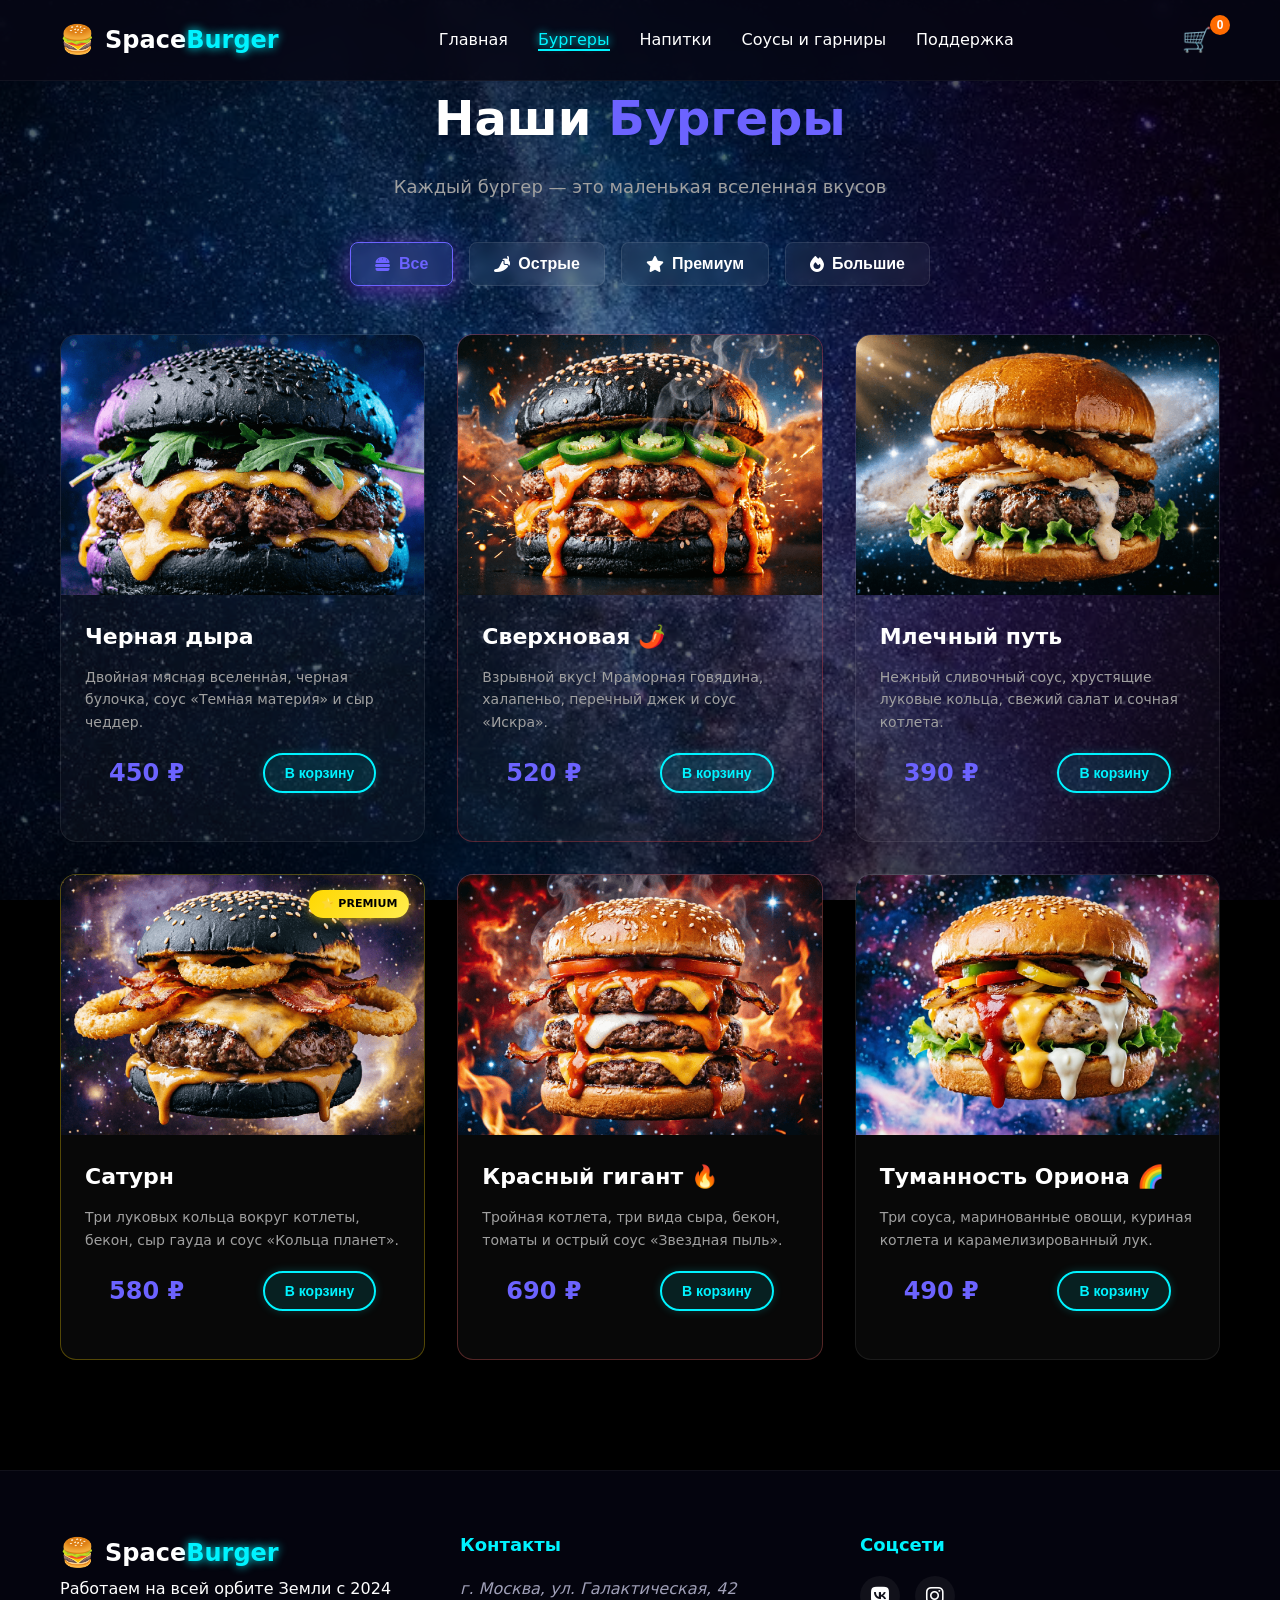
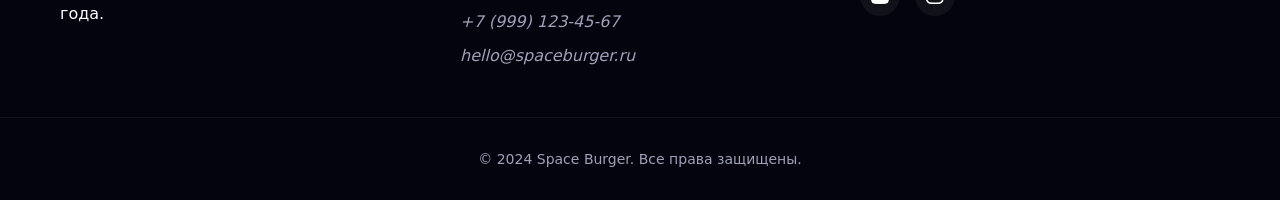
==== commit d3d479c9: "Исправил вкладку большие в бургерах, так же исправил текс в карточки красный гигант , исправил модал" ====
--- a/burgers.html
+++ b/burgers.html
@@ -94,18 +94,14 @@
           <!-- Сетка бургеров -->
           <div class="menu__grid">
             <article class="menu-card" data-category="all">
-              <img
-                src="img/burger-blackhole-800.png"
-                srcset="
-                  img/burger-blackhole-400.png   400w,
-                  img/burger-blackhole-800.png   800w,
-                  img/burger-blackhole-1200.png 1200w
-                "
-                sizes="(max-width: 768px) 400px, (max-width: 1200px) 800px, 1200px"
-                alt="Черная дыра"
-                class="menu-card__img"
-                loading="lazy"
-              />
+              <div class="menu-card__img-wrapper">
+                <img
+                  src="img/burger-blackhole-800.png"
+                  alt="Черная дыра"
+                  class="menu-card__img"
+                  loading="lazy"
+                />
+              </div>
               <div class="menu-card__body">
                 <h3 class="menu-card__title">Черная дыра</h3>
                 <p class="menu-card__desc">
@@ -126,18 +122,14 @@
             </article>
 
             <article class="menu-card menu-card--spicy" data-category="spicy">
-              <img
-                src="img/burger-supernova-800.png"
-                srcset="
-                  img/burger-supernova-400.png   400w,
-                  img/burger-supernova-800.png   800w,
-                  img/burger-supernova-1200.png 1200w
-                "
-                sizes="(max-width: 768px) 400px, (max-width: 1200px) 800px, 1200px"
-                alt="Сверхновая"
-                class="menu-card__img"
-                loading="lazy"
-              />
+              <div class="menu-card__img-wrapper">
+                <img
+                  src="img/burger-supernova-800.png"
+                  alt="Сверхновая"
+                  class="menu-card__img"
+                  loading="lazy"
+                />
+              </div>
               <div class="menu-card__body">
                 <h3 class="menu-card__title">Сверхновая 🌶️</h3>
                 <p class="menu-card__desc">
@@ -158,18 +150,14 @@
             </article>
 
             <article class="menu-card" data-category="all">
-              <img
-                src="img/burger-milkyway-800.png"
-                srcset="
-                  img/burger-milkyway-400.png   400w,
-                  img/burger-milkyway-800.png   800w,
-                  img/burger-milkyway-1200.png 1200w
-                "
-                sizes="(max-width: 768px) 400px, (max-width: 1200px) 800px, 1200px"
-                alt="Млечный путь"
-                class="menu-card__img"
-                loading="lazy"
-              />
+              <div class="menu-card__img-wrapper">
+                <img
+                  src="img/burger-milkyway-800.png"
+                  alt="Млечный путь"
+                  class="menu-card__img"
+                  loading="lazy"
+                />
+              </div>
               <div class="menu-card__body">
                 <h3 class="menu-card__title">Млечный путь</h3>
                 <p class="menu-card__desc">
@@ -193,20 +181,16 @@
               class="menu-card menu-card--premium"
               data-category="premium"
             >
-              <img
-                src="img/burger-saturn-800.png"
-                srcset="
-                  img/burger-saturn-400.png   400w,
-                  img/burger-saturn-800.png   800w,
-                  img/burger-saturn-1200.png 1200w
-                "
-                sizes="(max-width: 768px) 400px, (max-width: 1200px) 800px, 1200px"
-                alt="Сатурн"
-                class="menu-card__img"
-                loading="lazy"
-              />
+              <div class="menu-card__img-wrapper">
+                <img
+                  src="img/burger-saturn-800.png"
+                  alt="Сатурн"
+                  class="menu-card__img"
+                  loading="lazy"
+                />
+              </div>
               <div class="menu-card__body">
-                <h3 class="menu-card__title">Сатурн 🪐</h3>
+                <h3 class="menu-card__title">Сатурн</h3>
                 <p class="menu-card__desc">
                   Три луковых кольца вокруг котлеты, бекон, сыр гауда и соус
                   «Кольца планет».
@@ -225,18 +209,14 @@
             </article>
 
             <article class="menu-card menu-card--big" data-category="big spicy">
-              <img
-                src="img/burger-redgiant-800.png"
-                srcset="
-                  img/burger-redgiant-400.png   400w,
-                  img/burger-redgiant-800.png   800w,
-                  img/burger-redgiant-1200.png 1200w
-                "
-                sizes="(max-width: 768px) 400px, (max-width: 1200px) 800px, 1200px"
-                alt="Красный гигант"
-                class="menu-card__img"
-                loading="lazy"
-              />
+              <div class="menu-card__img-wrapper">
+                <img
+                  src="img/burger-redgiant-800.png"
+                  alt="Красный гигант"
+                  class="menu-card__img"
+                  loading="lazy"
+                />
+              </div>
               <div class="menu-card__body">
                 <h3 class="menu-card__title">Красный гигант 🔥</h3>
                 <p class="menu-card__desc">
@@ -257,18 +237,14 @@
             </article>
 
             <article class="menu-card menu-card--colorful" data-category="all">
-              <img
-                src="img/burger-nebula-800.png"
-                srcset="
-                  img/burger-nebula-400.png   400w,
-                  img/burger-nebula-800.png   800w,
-                  img/burger-nebula-1200.png 1200w
-                "
-                sizes="(max-width: 768px) 400px, (max-width: 1200px) 800px, 1200px"
-                alt="Туманность"
-                class="menu-card__img"
-                loading="lazy"
-              />
+              <div class="menu-card__img-wrapper">
+                <img
+                  src="img/burger-nebula-800.png"
+                  alt="Туманность"
+                  class="menu-card__img"
+                  loading="lazy"
+                />
+              </div>
               <div class="menu-card__body">
                 <h3 class="menu-card__title">Туманность Ориона 🌈</h3>
                 <p class="menu-card__desc">
@@ -288,204 +264,6 @@
               </div>
             </article>
           </div>
-
-          <!-- Конструктор бургера -->
-          <div class="builder">
-            <h2 class="builder__title">
-              🛠 Лаборатория <span class="builder__title--accent">Сборки</span>
-            </h2>
-            <p class="builder__subtitle">
-              Создай свою идеальную космическую комбинацию
-            </p>
-
-            <div class="builder__workspace">
-              <div class="builder__visual">
-                <div class="builder__plate">
-                  <div class="builder__stack" id="burgerStack">
-                    <div class="builder__empty-state">
-                      <i class="fa-solid fa-utensils"></i>
-                      <p>Начни сборку с булочки!</p>
-                    </div>
-                  </div>
-                </div>
-                <div class="builder__summary">
-                  <h3 class="builder__total-name">Твой бургер</h3>
-                  <div class="builder__total-price" id="builderPrice">0 ₽</div>
-                  <div class="builder__actions">
-                    <button
-                      class="btn btn--secondary builder__btn-reset"
-                      id="resetBuilder"
-                    >
-                      <i class="fa-solid fa-rotate-left"></i> Сбросить
-                    </button>
-                    <button
-                      class="btn btn--primary builder__btn-add"
-                      id="addCustomToCart"
-                      disabled
-                    >
-                      <i class="fa-solid fa-cart-plus"></i> В корзину
-                    </button>
-                  </div>
-                </div>
-              </div>
-
-              <div class="builder__controls">
-                <div class="builder__category">
-                  <h4 class="builder__category-title">1. Основа (Булочки)</h4>
-                  <div class="builder__options">
-                    <button
-                      class="builder__option"
-                      data-type="bun-bottom"
-                      data-name="Нижняя черная булка"
-                      data-price="30"
-                      data-visual=""
-                    >
-                      <span class="builder__option-visual">🥯</span>
-                      <span class="builder__option-info">
-                        <span class="builder__option-name">Нижняя черная</span>
-                        <span class="builder__option-price">+30 ₽</span>
-                      </span>
-                    </button>
-                    <button
-                      class="builder__option"
-                      data-type="bun-bottom"
-                      data-name="Нижняя классическая"
-                      data-price="20"
-                      data-visual="🟡"
-                    >
-                      <span class="builder__option-visual">🟡</span>
-                      <span class="builder__option-info">
-                        <span class="builder__option-name"
-                          >Нижняя классическая</span
-                        >
-                        <span class="builder__option-price">+20 ₽</span>
-                      </span>
-                    </button>
-                    <button
-                      class="builder__option"
-                      data-type="bun-top"
-                      data-name="Верхняя черная булка"
-                      data-price="30"
-                      data-visual="⬛"
-                    >
-                      <span class="builder__option-visual"></span>
-                      <span class="builder__option-info">
-                        <span class="builder__option-name">Верхняя черная</span>
-                        <span class="builder__option-price">+30 ₽</span>
-                      </span>
-                    </button>
-                    <button
-                      class="builder__option"
-                      data-type="bun-top"
-                      data-name="Верхняя классическая"
-                      data-price="20"
-                      data-visual="🟨"
-                    >
-                      <span class="builder__option-visual">🟨</span>
-                      <span class="builder__option-info">
-                        <span class="builder__option-name"
-                          >Верхняя классическая</span
-                        >
-                        <span class="builder__option-price">+20 ₽</span>
-                      </span>
-                    </button>
-                  </div>
-                </div>
-
-                <div class="builder__category">
-                  <h4 class="builder__category-title">2. Сердце бургера</h4>
-                  <div class="builder__options">
-                    <button
-                      class="builder__option"
-                      data-type="patty"
-                      data-name="Говяжья котлета"
-                      data-price="150"
-                      data-visual=""
-                    >
-                      <span class="builder__option-visual">🟤</span>
-                      <span class="builder__option-info">
-                        <span class="builder__option-name">Говяжья</span>
-                        <span class="builder__option-price">+150 ₽</span>
-                      </span>
-                    </button>
-                    <button
-                      class="builder__option"
-                      data-type="patty"
-                      data-name="Куриная котлета"
-                      data-price="130"
-                      data-visual="🟨"
-                    >
-                      <span class="builder__option-visual">🟨</span>
-                      <span class="builder__option-info">
-                        <span class="builder__option-name">Куриная</span>
-                        <span class="builder__option-price">+130 ₽</span>
-                      </span>
-                    </button>
-                  </div>
-                </div>
-
-                <div class="builder__category">
-                  <h4 class="builder__category-title">
-                    3. Начинка (можно несколько)
-                  </h4>
-                  <div class="builder__options">
-                    <button
-                      class="builder__option"
-                      data-type="topping"
-                      data-name="Сыр Чеддер"
-                      data-price="60"
-                      data-visual="🧀"
-                    >
-                      <span class="builder__option-visual">🧀</span>
-                      <span class="builder__option-info">
-                        <span class="builder__option-name">Чеддер</span>
-                        <span class="builder__option-price">+60 ₽</span>
-                      </span>
-                    </button>
-                    <button
-                      class="builder__option"
-                      data-type="topping"
-                      data-name="Бекон"
-                      data-price="80"
-                      data-visual=""
-                    >
-                      <span class="builder__option-visual">🥓</span>
-                      <span class="builder__option-info">
-                        <span class="builder__option-name">Бекон</span>
-                        <span class="builder__option-price">+80 ₽</span>
-                      </span>
-                    </button>
-                    <button
-                      class="builder__option"
-                      data-type="topping"
-                      data-name="Халапеньо"
-                      data-price="50"
-                      data-visual="🌶️"
-                    >
-                      <span class="builder__option-visual">🌶️</span>
-                      <span class="builder__option-info">
-                        <span class="builder__option-name">Халапеньо</span>
-                        <span class="builder__option-price">+50 ₽</span>
-                      </span>
-                    </button>
-                    <button
-                      class="builder__option"
-                      data-type="topping"
-                      data-name="Свежий салат"
-                      data-price="40"
-                      data-visual=""
-                    >
-                      <span class="builder__option-visual">🥬</span>
-                      <span class="builder__option-info">
-                        <span class="builder__option-name">Салат</span>
-                        <span class="builder__option-price">+40 ₽</span>
-                      </span>
-                    </button>
-                  </div>
-                </div>
-              </div>
-            </div>
-          </div>
         </div>
       </section>
     </main>
@@ -576,6 +354,7 @@
     </div>
 
     <div id="toast-container" class="toast-container" aria-live="polite"></div>
+
     <!-- Модальное окно подтверждения очистки -->
     <div class="confirm-modal" id="confirmModal">
       <div class="confirm-modal__overlay"></div>
@@ -603,6 +382,7 @@
         </div>
       </div>
     </div>
+
     <!-- МОДАЛКА ОФОРМЛЕНИЯ ЗАКАЗА -->
     <div class="checkout-modal" id="checkoutModal">
       <div class="checkout-modal__overlay"></div>
@@ -717,6 +497,7 @@
         </div>
       </div>
     </div>
+
     <script type="module" src="js/burgers-page.js"></script>
   </body>
 </html>
--- a/css/menu-page.css
+++ b/css/menu-page.css
@@ -1,4 +1,8 @@
-/* === СТРАНИЦА МЕНЮ === */
+/* ============================================
+   СТРАНИЦА МЕНЮ — SPACE BURGER
+   ============================================ */
+
+/* === ОСНОВНАЯ СТРУКТУРА === */
 .menu-page {
   padding: 80px 0 60px;
 }
@@ -91,27 +95,31 @@
   border-color: rgba(255, 68, 68, 0.6);
 }
 
-/* Модификаторы для разных категорий */
-.menu-card--side .menu-card__img-wrapper,
-.menu-card--sauce .menu-card__img-wrapper,
-.menu-card--drink .menu-card__img-wrapper {
-  height: 220px;
-}
-
-.menu-card--side .menu-card__img,
-.menu-card--sauce .menu-card__img,
-.menu-card--drink .menu-card__img {
-  object-fit: contain;
-  padding: 20px;
-}
-
+.menu-card--premium {
+  border-color: rgba(255, 215, 0, 0.3);
+}
+
+.menu-card--premium:hover {
+  border-color: rgba(255, 215, 0, 0.6);
+}
+
+.menu-card--big {
+  border-color: rgba(255, 107, 107, 0.3);
+}
+
+.menu-card--big:hover {
+  border-color: rgba(255, 107, 107, 0.6);
+}
+
+/* === ОБЁРТКА ИЗОБРАЖЕНИЯ (как на странице напитков) === */
 .menu-card__img-wrapper {
   height: 260px;
   overflow: hidden;
-  background: rgba(255, 255, 255, 0.02);
+  background: #0a0a0a;
   display: flex;
   align-items: center;
   justify-content: center;
+  border-radius: 12px 12px 0 0;
 }
 
 .menu-card__img {
@@ -125,15 +133,17 @@
   transform: scale(1.05);
 }
 
+/* === ТЕЛО КАРТОЧКИ === */
 .menu-card__body {
   padding: 24px;
 }
 
+/* === ЕДИНЫЕ СТИЛИ ЦВЕТОВ ДЛЯ ВСЕХ КАРТОЧЕК === */
 .menu-card__title {
   font-size: 22px;
   font-weight: 600;
   margin-bottom: 12px;
-  color: #fff;
+  color: #ffffff !important;
 }
 
 .menu-card__desc {
@@ -150,27 +160,15 @@
   align-items: center;
 }
 
-.menu-card__footer--sizes {
-  display: flex;
-  gap: 12px;
-  flex-wrap: wrap;
-}
-
 .menu-card__price {
   font-size: 24px;
   font-weight: 700;
-  color: #6c63ff;
+  color: #6c63ff !important;
 }
 
 .menu-card__btn {
   padding: 10px 20px;
   font-size: 14px;
-}
-
-/* Маленькие кнопки для выбора размера */
-.btn--small {
-  padding: 8px 12px !important;
-  font-size: 12px !important;
 }
 
 /* === АДАПТИВНОСТЬ === */
@@ -196,4 +194,34 @@
     padding: 10px 16px;
     font-size: 14px;
   }
-}
+
+  .menu-card__img-wrapper {
+    height: 220px;
+  }
+
+  .menu-card__title {
+    font-size: 20px;
+  }
+
+  .menu-card__price {
+    font-size: 22px;
+  }
+}
+
+@media (max-width: 480px) {
+  .menu-page__title {
+    font-size: 32px;
+  }
+
+  .menu-page__subtitle {
+    font-size: 16px;
+  }
+
+  .menu-card__img-wrapper {
+    height: 200px;
+  }
+
+  .menu-card__body {
+    padding: 20px;
+  }
+}
